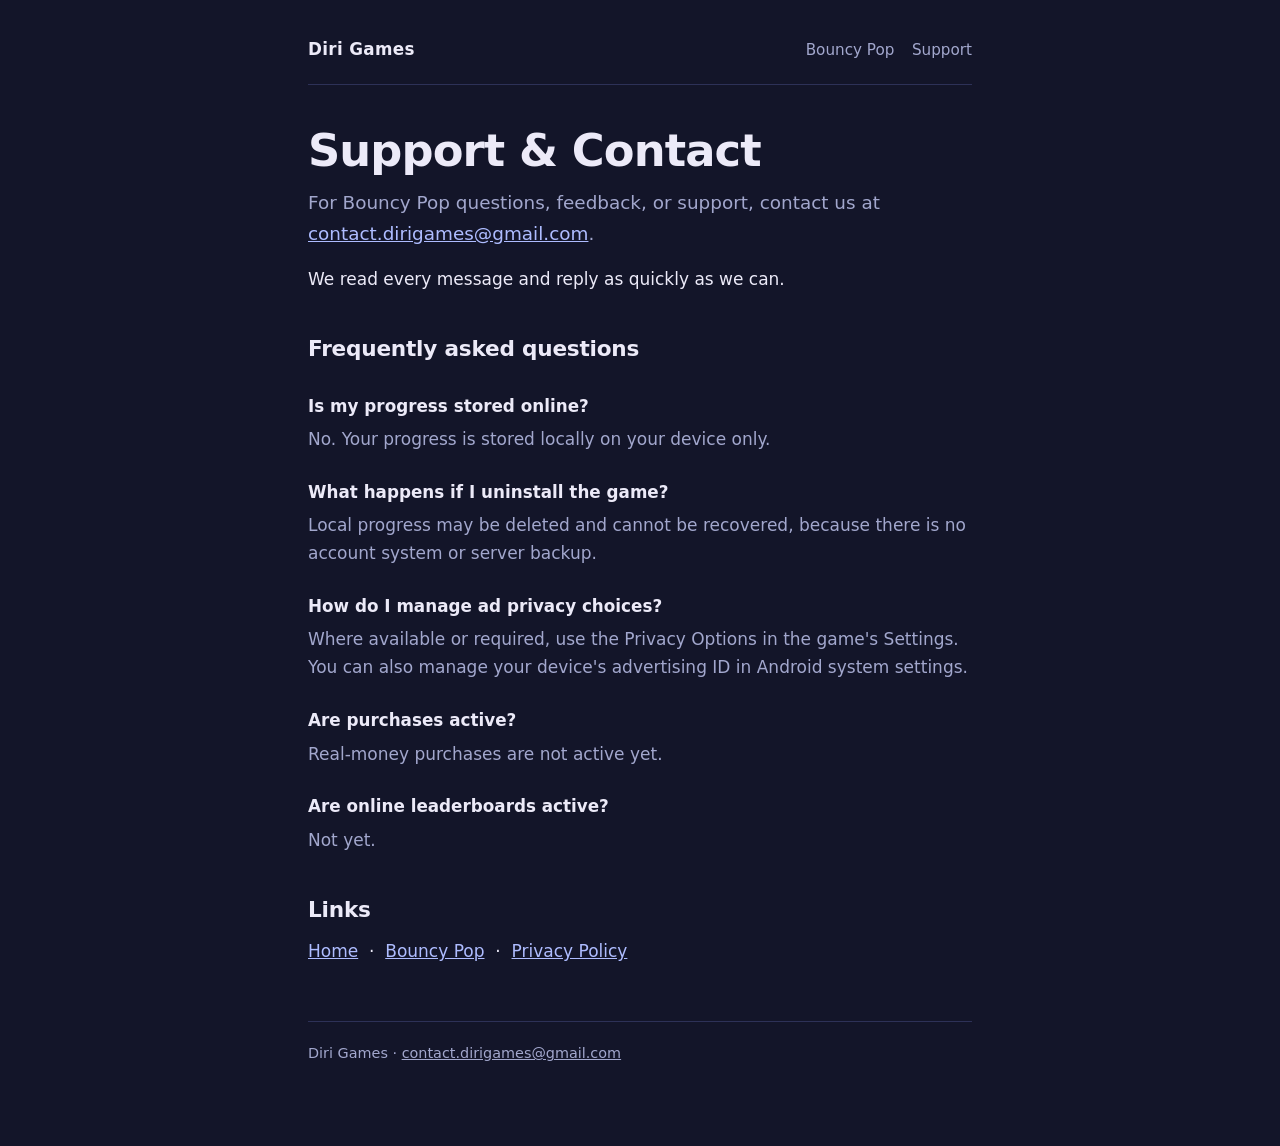
==== support/index.html @ 0db813a3 "Initial Diri Games website Co-Authored-By: Claude Fable 5 <noreply@anthropic.com>" ====
<!DOCTYPE html>
<html lang="en">
<head>
  <meta charset="utf-8">
  <meta name="viewport" content="width=device-width, initial-scale=1">
  <title>Support — Diri Games</title>
  <meta name="description" content="Support and contact information for Diri Games and Bouncy Pop.">
  <link rel="stylesheet" href="../assets/styles.css">
</head>
<body>
  <div class="wrap">
    <header class="site-header">
      <a class="brand" href="../">Diri Games</a>
      <nav>
        <a href="../bouncy-pop/">Bouncy Pop</a>
        <a href="./">Support</a>
      </nav>
    </header>

    <main>
      <h1>Support &amp; Contact</h1>

      <p class="lead">
        For Bouncy Pop questions, feedback, or support, contact us at
        <a href="mailto:contact.dirigames@gmail.com">contact.dirigames@gmail.com</a>.
      </p>

      <p>We read every message and reply as quickly as we can.</p>

      <h2>Frequently asked questions</h2>

      <div class="faq">
        <h3>Is my progress stored online?</h3>
        <p>No. Your progress is stored locally on your device only.</p>

        <h3>What happens if I uninstall the game?</h3>
        <p>Local progress may be deleted and cannot be recovered, because there is no
           account system or server backup.</p>

        <h3>How do I manage ad privacy choices?</h3>
        <p>Where available or required, use the Privacy Options in the game's Settings.
           You can also manage your device's advertising ID in Android system settings.</p>

        <h3>Are purchases active?</h3>
        <p>Real-money purchases are not active yet.</p>

        <h3>Are online leaderboards active?</h3>
        <p>Not yet.</p>
      </div>

      <h2>Links</h2>
      <p>
        <a href="../">Home</a> &nbsp;·&nbsp;
        <a href="../bouncy-pop/">Bouncy Pop</a> &nbsp;·&nbsp;
        <a href="../bouncy-pop/privacy/">Privacy Policy</a>
      </p>
    </main>

    <footer class="site-footer">
      <p>Diri Games · <a href="mailto:contact.dirigames@gmail.com">contact.dirigames@gmail.com</a></p>
    </footer>
  </div>
</body>
</html>
---- assets/styles.css ----
/* Diri Games — shared stylesheet
   Static site, no external assets, no fonts, no tracking. */

:root {
  --bg: #131529;        /* deep indigo night */
  --surface: #1c1f3a;   /* card background */
  --line: #2d3157;      /* borders / dividers */
  --ink: #eceaf8;       /* main text */
  --muted: #a2a7cd;     /* secondary text */
  --pop: #ff5d73;       /* coral — primary accent */
  --gold: #ffc94d;      /* second pop dot */
  --teal: #4fd8c0;      /* third pop dot */
  --link: #aebcff;      /* link color */
}

* { box-sizing: border-box; }

html { -webkit-text-size-adjust: 100%; }

body {
  margin: 0;
  background: var(--bg);
  color: var(--ink);
  font-family: system-ui, "Segoe UI", Roboto, Helvetica, Arial, sans-serif;
  line-height: 1.65;
  font-size: 1.0625rem;
}

.wrap {
  max-width: 44rem;
  margin: 0 auto;
  padding: 1.25rem 1.25rem 4rem;
}

/* Header / nav */

.site-header {
  display: flex;
  flex-wrap: wrap;
  align-items: baseline;
  gap: 0.4rem 1.4rem;
  padding: 1rem 0 1.25rem;
  border-bottom: 1px solid var(--line);
  margin-bottom: 2.5rem;
}

.brand {
  font-weight: 800;
  font-size: 1.05rem;
  letter-spacing: 0.02em;
  color: var(--ink);
  text-decoration: none;
  margin-right: auto;
}

.site-header nav {
  display: flex;
  gap: 1.1rem;
}

.site-header nav a {
  color: var(--muted);
  text-decoration: none;
  font-size: 0.95rem;
}

.site-header nav a:hover,
.site-header nav a:focus-visible { color: var(--ink); }

/* Signature: three bouncing pop dots */

.pops {
  display: flex;
  align-items: flex-end;
  gap: 0.5rem;
  height: 1.6rem;
  margin-bottom: 1rem;
}

.pops span {
  display: inline-block;
  border-radius: 50%;
  animation: pop-bounce 1.8s ease-in-out infinite;
}

.pops span:nth-child(1) { width: 0.95rem; height: 0.95rem; background: var(--pop); }
.pops span:nth-child(2) { width: 0.75rem; height: 0.75rem; background: var(--gold); animation-delay: 0.18s; }
.pops span:nth-child(3) { width: 0.55rem; height: 0.55rem; background: var(--teal); animation-delay: 0.36s; }

@keyframes pop-bounce {
  0%, 100% { transform: translateY(0); }
  35%      { transform: translateY(-0.55rem); }
}

@media (prefers-reduced-motion: reduce) {
  .pops span { animation: none; }
}

/* Type */

h1 {
  font-size: clamp(2rem, 6vw, 2.8rem);
  font-weight: 800;
  letter-spacing: -0.02em;
  line-height: 1.15;
  margin: 0 0 0.75rem;
}

h2 {
  font-size: 1.35rem;
  font-weight: 700;
  letter-spacing: -0.01em;
  margin: 2.4rem 0 0.6rem;
}

h3 {
  font-size: 1.05rem;
  font-weight: 700;
  margin: 1.6rem 0 0.3rem;
}

p, ul { margin: 0 0 1rem; }

.lead {
  font-size: 1.15rem;
  color: var(--muted);
  max-width: 36rem;
}

a { color: var(--link); }

a:focus-visible {
  outline: 2px solid var(--gold);
  outline-offset: 2px;
  border-radius: 2px;
}

strong { color: var(--ink); }

/* Cards and blocks */

.card {
  display: block;
  background: var(--surface);
  border: 1px solid var(--line);
  border-radius: 12px;
  padding: 1.25rem 1.4rem;
  margin: 1.5rem 0;
  text-decoration: none;
  color: var(--ink);
}

a.card:hover, a.card:focus-visible { border-color: var(--pop); }

.card h2 { margin: 0 0 0.3rem; }

.card p { margin: 0; color: var(--muted); }

.badge {
  display: inline-block;
  font-size: 0.8rem;
  font-weight: 700;
  letter-spacing: 0.06em;
  text-transform: uppercase;
  color: var(--gold);
  border: 1px solid var(--gold);
  border-radius: 999px;
  padding: 0.15rem 0.7rem;
  margin-bottom: 1rem;
}

.shot-placeholder {
  background: var(--surface);
  border: 1px dashed var(--line);
  border-radius: 12px;
  padding: 2.5rem 1rem;
  text-align: center;
  color: var(--muted);
  font-size: 0.95rem;
  margin: 1.5rem 0;
}

/* Draft banner (privacy page) */

.draft-banner {
  background: #3a2530;
  border: 1px solid var(--pop);
  border-radius: 12px;
  padding: 0.9rem 1.2rem;
  margin-bottom: 2rem;
  color: var(--ink);
  font-size: 0.95rem;
}

/* Policy article */

.policy h2 { border-top: 1px solid var(--line); padding-top: 1.6rem; }

.policy .meta { color: var(--muted); }

/* FAQ */

.faq h3 { color: var(--ink); }

.faq p { color: var(--muted); margin-bottom: 1.2rem; }

/* Footer */

.site-footer {
  margin-top: 3.5rem;
  padding-top: 1.25rem;
  border-top: 1px solid var(--line);
  color: var(--muted);
  font-size: 0.9rem;
}

.site-footer a { color: var(--muted); }
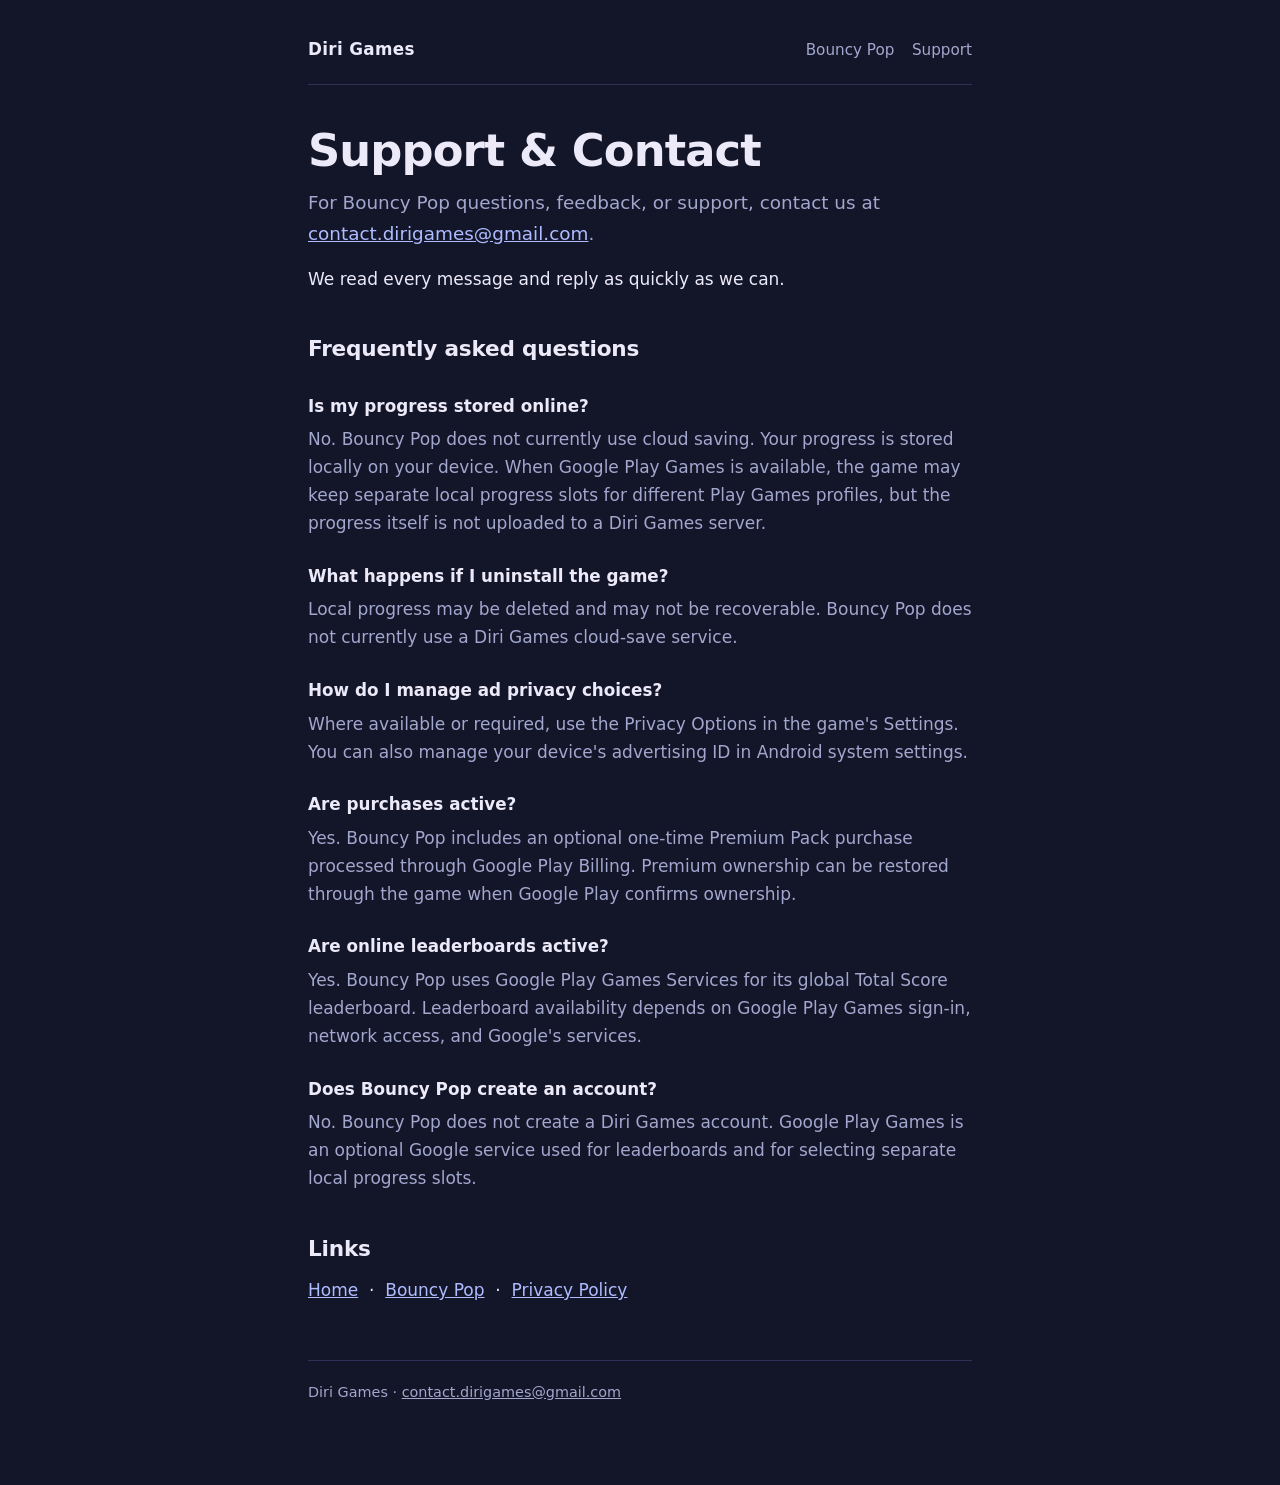
==== commit b426469d: "docs: update Bouncy Pop privacy and support pages" ====
--- a/support/index.html
+++ b/support/index.html
@@ -31,21 +31,33 @@
 
       <div class="faq">
         <h3>Is my progress stored online?</h3>
-        <p>No. Your progress is stored locally on your device only.</p>
+        <p>No. Bouncy Pop does not currently use cloud saving. Your progress is stored
+           locally on your device. When Google Play Games is available, the game may keep
+           separate local progress slots for different Play Games profiles, but the
+           progress itself is not uploaded to a Diri Games server.</p>
 
         <h3>What happens if I uninstall the game?</h3>
-        <p>Local progress may be deleted and cannot be recovered, because there is no
-           account system or server backup.</p>
+        <p>Local progress may be deleted and may not be recoverable. Bouncy Pop does not
+           currently use a Diri Games cloud-save service.</p>
 
         <h3>How do I manage ad privacy choices?</h3>
         <p>Where available or required, use the Privacy Options in the game's Settings.
            You can also manage your device's advertising ID in Android system settings.</p>
 
         <h3>Are purchases active?</h3>
-        <p>Real-money purchases are not active yet.</p>
+        <p>Yes. Bouncy Pop includes an optional one-time Premium Pack purchase processed
+           through Google Play Billing. Premium ownership can be restored through the
+           game when Google Play confirms ownership.</p>
 
         <h3>Are online leaderboards active?</h3>
-        <p>Not yet.</p>
+        <p>Yes. Bouncy Pop uses Google Play Games Services for its global Total Score
+           leaderboard. Leaderboard availability depends on Google Play Games sign-in,
+           network access, and Google's services.</p>
+
+        <h3>Does Bouncy Pop create an account?</h3>
+        <p>No. Bouncy Pop does not create a Diri Games account. Google Play Games is an
+           optional Google service used for leaderboards and for selecting separate local
+           progress slots.</p>
       </div>
 
       <h2>Links</h2>
